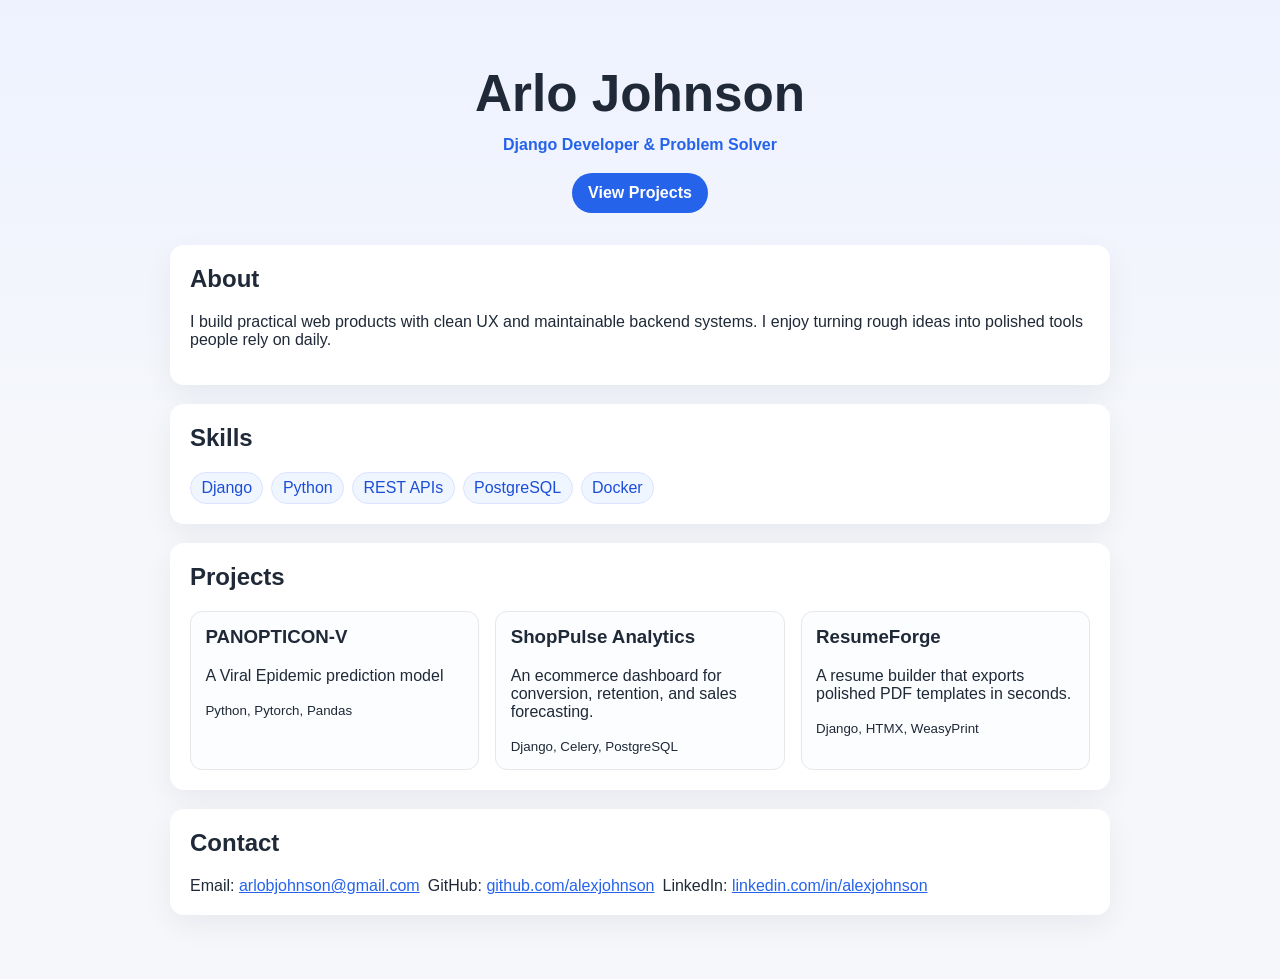
==== index.html @ ef3c85fa "contact-list update" ====
<!DOCTYPE html>
<html lang="en">
<head>
  <meta charset="UTF-8" />
  <meta name="viewport" content="width=device-width, initial-scale=1.0" />
  <title>Alex Johnson | Portfolio</title>
  <meta name="description" content="Portfolio for Alex Johnson, Django developer and problem solver." />
  <link rel="stylesheet" href="assets/style.css" />
</head>
<body>
  <header class="hero">
    <h1>Arlo Johnson</h1>
    <p class="subtitle">Django Developer &amp; Problem Solver</p>
    <a class="cta" href="#projects">View Projects</a>
  </header>

  <main class="container">
    <section>
      <h2>About</h2>
      <p>
        I build practical web products with clean UX and maintainable backend systems.
        I enjoy turning rough ideas into polished tools people rely on daily.
      </p>
    </section>

    <section>
      <h2>Skills</h2>
      <ul class="tag-list">
        <li>Django</li>
        <li>Python</li>
        <li>REST APIs</li>
        <li>PostgreSQL</li>
        <li>Docker</li>
      </ul>
    </section>

    <section id="projects">
      <h2>Projects</h2>
      <div class="project-grid">
        <article class="project-card">
          <h3>PANOPTICON-V</h3>
          <p>A Viral Epidemic prediction model</p>
          <small>Python, Pytorch, Pandas</small>
        </article>
        <article class="project-card">
          <h3>ShopPulse Analytics</h3>
          <p>An ecommerce dashboard for conversion, retention, and sales forecasting.</p>
          <small>Django, Celery, PostgreSQL</small>
        </article>
        <article class="project-card">
          <h3>ResumeForge</h3>
          <p>A resume builder that exports polished PDF templates in seconds.</p>
          <small>Django, HTMX, WeasyPrint</small>
        </article>
      </div>
    </section>

    <section>
      <h2>Contact</h2>
      <ul class="contact-list">
        <li>Email: <a href="mailto:alex@example.com">arlobjohnson@gmail.com</a></li>
        <li>GitHub: <a href="https://github.com/ArloJohnson321">github.com/alexjohnson</a></li>
        <li>LinkedIn: <a href="https://linkedin.com/in/alexjohnson">linkedin.com/in/alexjohnson</a></li>
      </ul>
    </section>
  </main>
</body>
</html>
---- assets/style.css ----
:root {
  --bg: #f5f7fb;
  --card: #fff;
  --text: #1f2937;
  --muted: #6b7280;
  --accent: #2563eb;
}

* { box-sizing: border-box; }

body {
  margin: 0;
  font-family: Inter, Arial, sans-serif;
  color: var(--text);
  background: linear-gradient(180deg, #eef2ff 0%, var(--bg) 45%);
}

.hero {
  text-align: center;
  padding: 4rem 1rem 2rem;
}

.eyebrow {
  margin: 0 0 .4rem;
  color: var(--muted);
}

h1 {
  margin: 0;
  font-size: clamp(2rem, 5vw, 3.2rem);
}

.subtitle {
  margin: .8rem 0 1.2rem;
  color: var(--accent);
  font-weight: 700;
}

.cta {
  display: inline-block;
  padding: .7rem 1rem;
  border-radius: 999px;
  background: var(--accent);
  color: #fff;
  text-decoration: none;
  font-weight: 600;
}

.container {
  width: min(940px, 92vw);
  margin: 0 auto 4rem;
  display: grid;
  gap: 1.2rem;
}

section {
  background: var(--card);
  border-radius: 14px;
  padding: 1.25rem;
  box-shadow: 0 10px 30px rgba(17, 24, 39, .06);
}

h2 { margin-top: 0; }

.tag-list,
.contact-list {
  display: flex;
  flex-wrap: wrap;
  gap: .5rem;
  list-style: none;
  padding: 0;
  margin: 0;
}

.tag-list li {
  border: 1px solid #dbe3ff;
  color: #1d4ed8;
  background: #eff6ff;
  padding: .35rem .65rem;
  border-radius: 999px;
}

.project-grid {
  display: grid;
  grid-template-columns: repeat(auto-fit, minmax(220px, 1fr));
  gap: 1rem;
}

.project-card {
  border: 1px solid #e5e7eb;
  border-radius: 12px;
  background: #fcfdff;
  padding: .9rem;
}

.project-card h3 { margin-top: 0; }

a { color: var(--accent); }
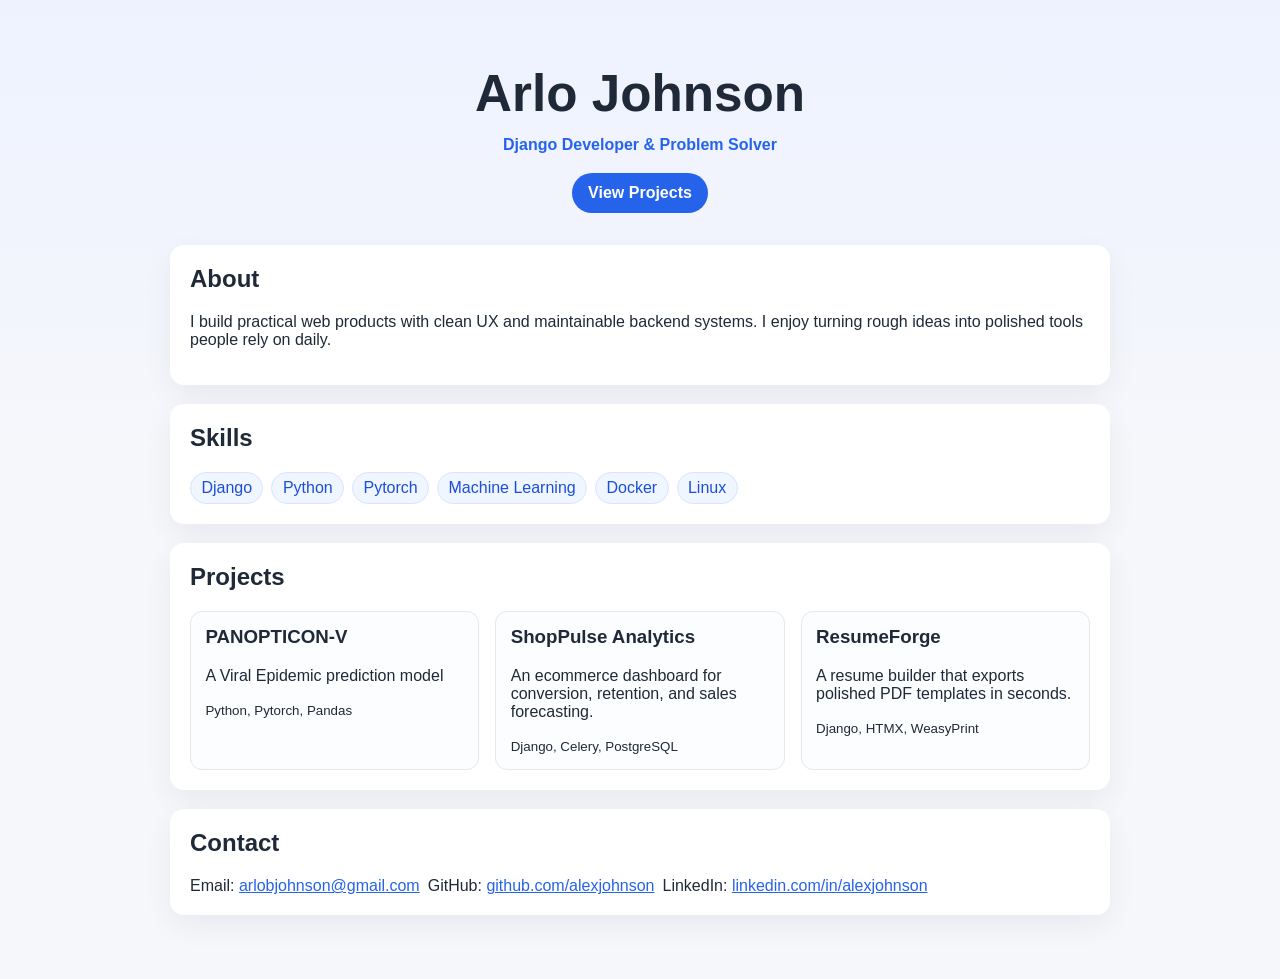
==== commit e3f0dd14: "asdfas" ====
--- a/index.html
+++ b/index.html
@@ -28,9 +28,10 @@
       <ul class="tag-list">
         <li>Django</li>
         <li>Python</li>
-        <li>REST APIs</li>
-        <li>PostgreSQL</li>
+        <li>Pytorch</li>
+        <li>Machine Learning</li>
         <li>Docker</li>
+        <li>Linux</li>
       </ul>
     </section>
 
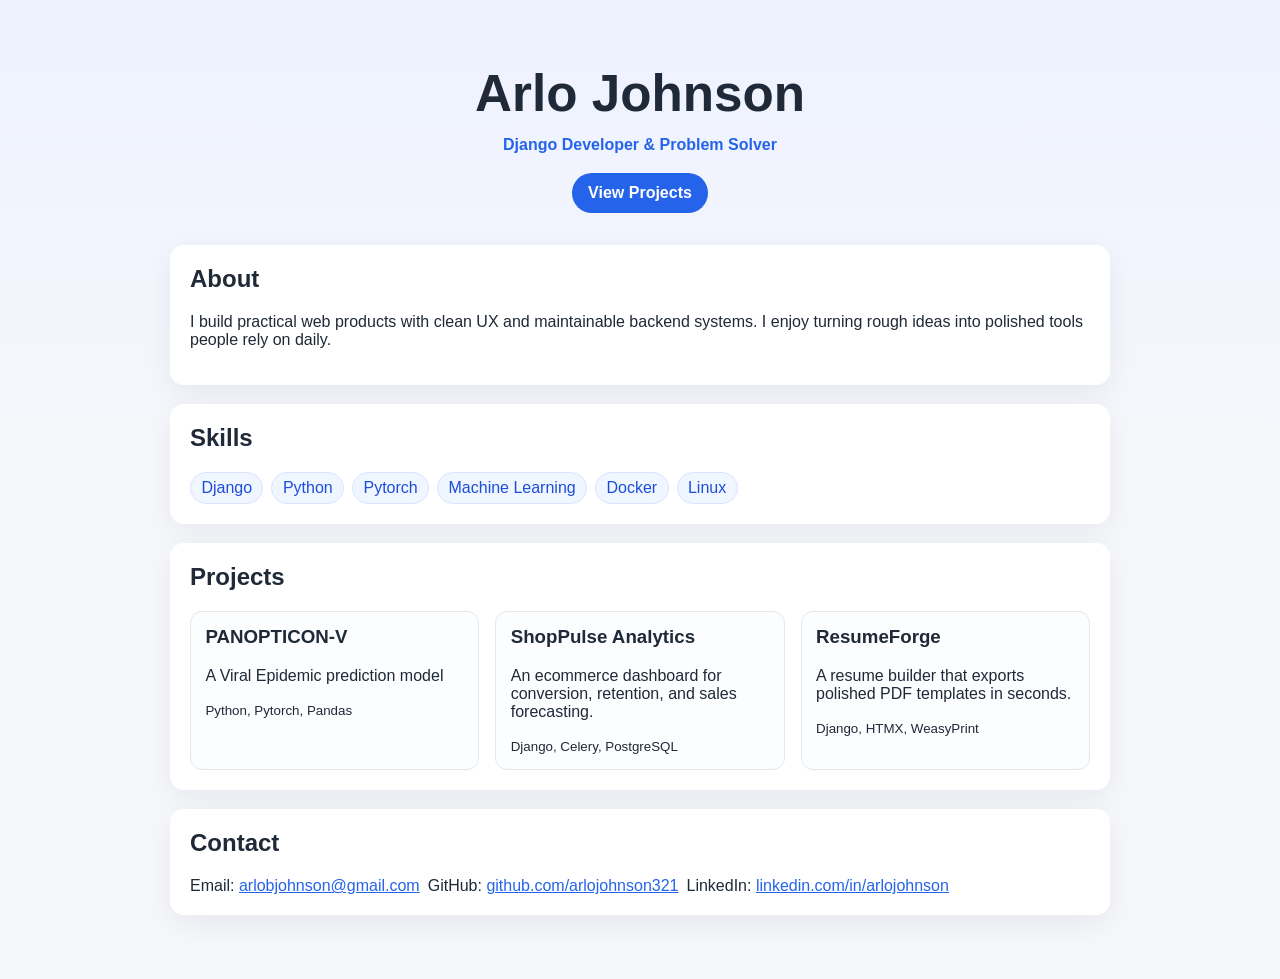
==== commit 430c49d4: "dasf" ====
--- a/index.html
+++ b/index.html
@@ -59,9 +59,9 @@
     <section>
       <h2>Contact</h2>
       <ul class="contact-list">
-        <li>Email: <a href="mailto:alex@example.com">arlobjohnson@gmail.com</a></li>
-        <li>GitHub: <a href="https://github.com/ArloJohnson321">github.com/alexjohnson</a></li>
-        <li>LinkedIn: <a href="https://linkedin.com/in/alexjohnson">linkedin.com/in/alexjohnson</a></li>
+        <li>Email: <a href="mailto:arlobjohnson@gmail.com">arlobjohnson@gmail.com</a></li>
+        <li>GitHub: <a href="https://github.com/ArloJohnson321">github.com/arlojohnson321</a></li>
+        <li>LinkedIn: <a href="https://linkedin.com/in/alexjohnson">linkedin.com/in/arlojohnson</a></li>
       </ul>
     </section>
   </main>
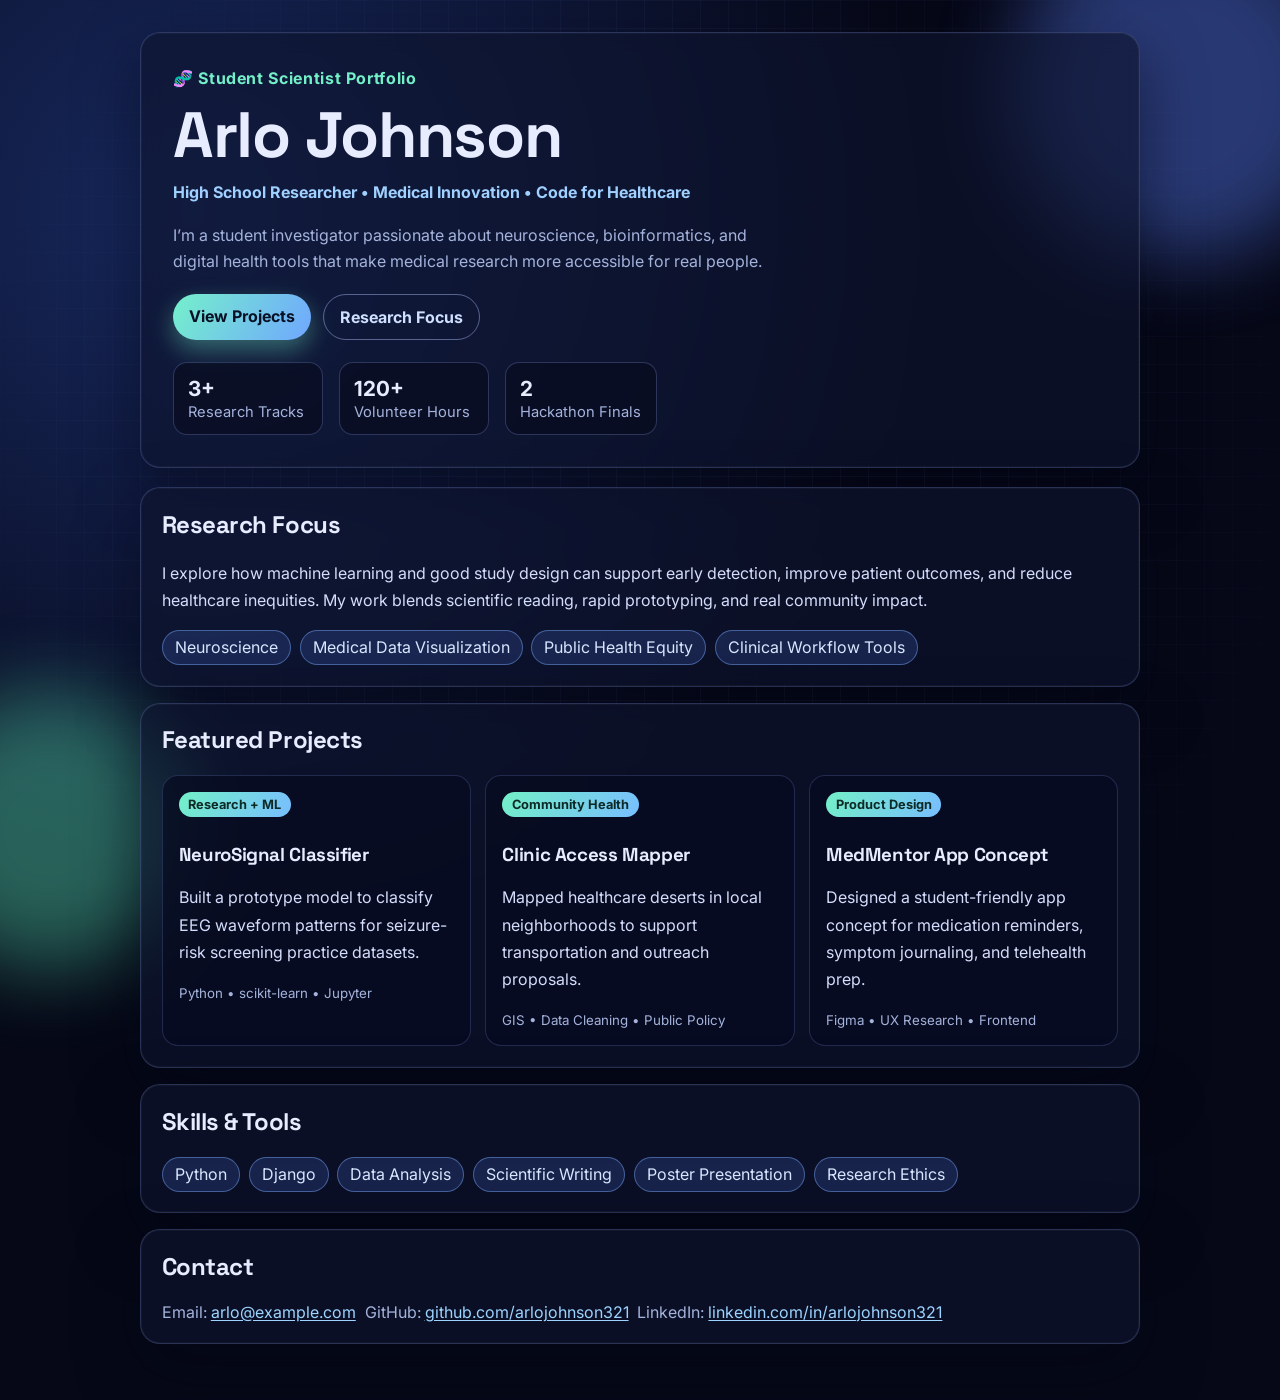
==== commit 1159b453: "Restyle portfolio with student medical research aesthetic" ====
--- a/index.html
+++ b/index.html
@@ -3,65 +3,95 @@
 <head>
   <meta charset="UTF-8" />
   <meta name="viewport" content="width=device-width, initial-scale=1.0" />
-  <title>Alex Johnson | Portfolio</title>
-  <meta name="description" content="Portfolio for Alex Johnson, Django developer and problem solver." />
+  <title>Arlo Johnson | Student Research Portfolio</title>
+  <meta name="description" content="Portfolio of a high school student exploring medical research, data science, and community health." />
+  <link rel="preconnect" href="https://fonts.googleapis.com">
+  <link rel="preconnect" href="https://fonts.gstatic.com" crossorigin>
+  <link href="https://fonts.googleapis.com/css2?family=Inter:wght@400;500;700;800&family=Space+Grotesk:wght@600;700&display=swap" rel="stylesheet">
   <link rel="stylesheet" href="assets/style.css" />
 </head>
 <body>
-  <header class="hero">
+  <div class="bg-orb orb-1"></div>
+  <div class="bg-orb orb-2"></div>
+  <div class="bg-grid"></div>
+
+  <header class="hero glass">
+    <p class="eyebrow">🧬 Student Scientist Portfolio</p>
     <h1>Arlo Johnson</h1>
-    <p class="subtitle">Django Developer &amp; Problem Solver</p>
-    <a class="cta" href="#projects">View Projects</a>
+    <p class="subtitle">High School Researcher • Medical Innovation • Code for Healthcare</p>
+    <p class="hero-copy">
+      I’m a student investigator passionate about neuroscience, bioinformatics, and digital health tools
+      that make medical research more accessible for real people.
+    </p>
+    <div class="hero-actions">
+      <a class="cta" href="#projects">View Projects</a>
+      <a class="ghost" href="#research">Research Focus</a>
+    </div>
+    <ul class="stat-row">
+      <li><strong>3+</strong><span>Research Tracks</span></li>
+      <li><strong>120+</strong><span>Volunteer Hours</span></li>
+      <li><strong>2</strong><span>Hackathon Finals</span></li>
+    </ul>
   </header>
 
   <main class="container">
-    <section>
-      <h2>About</h2>
+    <section id="research" class="glass">
+      <h2>Research Focus</h2>
       <p>
-        I build practical web products with clean UX and maintainable backend systems.
-        I enjoy turning rough ideas into polished tools people rely on daily.
+        I explore how machine learning and good study design can support early detection, improve patient
+        outcomes, and reduce healthcare inequities. My work blends scientific reading, rapid prototyping,
+        and real community impact.
       </p>
-    </section>
-
-    <section>
-      <h2>Skills</h2>
       <ul class="tag-list">
-        <li>Django</li>
-        <li>Python</li>
-        <li>Pytorch</li>
-        <li>Machine Learning</li>
-        <li>Docker</li>
-        <li>Linux</li>
+        <li>Neuroscience</li>
+        <li>Medical Data Visualization</li>
+        <li>Public Health Equity</li>
+        <li>Clinical Workflow Tools</li>
       </ul>
     </section>
 
-    <section id="projects">
-      <h2>Projects</h2>
+    <section id="projects" class="glass">
+      <h2>Featured Projects</h2>
       <div class="project-grid">
         <article class="project-card">
-          <h3>PANOPTICON-V</h3>
-          <p>A Viral Epidemic prediction model</p>
-          <small>Python, Pytorch, Pandas</small>
+          <span class="chip">Research + ML</span>
+          <h3>NeuroSignal Classifier</h3>
+          <p>Built a prototype model to classify EEG waveform patterns for seizure-risk screening practice datasets.</p>
+          <small>Python • scikit-learn • Jupyter</small>
         </article>
         <article class="project-card">
-          <h3>ShopPulse Analytics</h3>
-          <p>An ecommerce dashboard for conversion, retention, and sales forecasting.</p>
-          <small>Django, Celery, PostgreSQL</small>
+          <span class="chip">Community Health</span>
+          <h3>Clinic Access Mapper</h3>
+          <p>Mapped healthcare deserts in local neighborhoods to support transportation and outreach proposals.</p>
+          <small>GIS • Data Cleaning • Public Policy</small>
         </article>
         <article class="project-card">
-          <h3>ResumeForge</h3>
-          <p>A resume builder that exports polished PDF templates in seconds.</p>
-          <small>Django, HTMX, WeasyPrint</small>
+          <span class="chip">Product Design</span>
+          <h3>MedMentor App Concept</h3>
+          <p>Designed a student-friendly app concept for medication reminders, symptom journaling, and telehealth prep.</p>
+          <small>Figma • UX Research • Frontend</small>
         </article>
       </div>
     </section>
 
-    <section>
+    <section class="glass">
+      <h2>Skills & Tools</h2>
+      <ul class="tag-list">
+        <li>Python</li>
+        <li>Django</li>
+        <li>Data Analysis</li>
+        <li>Scientific Writing</li>
+        <li>Poster Presentation</li>
+        <li>Research Ethics</li>
+      </ul>
+    </section>
+
+    <section class="glass">
       <h2>Contact</h2>
       <ul class="contact-list">
-        <li>Email: <a href="mailto:arlobjohnson@gmail.com">arlobjohnson@gmail.com</a></li>
-        <li>GitHub: <a href="https://github.com/ArloJohnson321">github.com/arlojohnson321</a></li>
-        <li>LinkedIn: <a href="https://linkedin.com/in/alexjohnson">linkedin.com/in/arlojohnson</a></li>
+        <li>Email: <a href="mailto:arlo@example.com">arlo@example.com</a></li>
+        <li>GitHub: <a href="https://github.com/arlojohnson321">github.com/arlojohnson321</a></li>
+        <li>LinkedIn: <a href="https://linkedin.com/in/arlojohnson321">linkedin.com/in/arlojohnson321</a></li>
       </ul>
     </section>
   </main>
--- a/assets/style.css
+++ b/assets/style.css
@@ -1,98 +1,232 @@
 :root {
-  --bg: #f5f7fb;
-  --card: #fff;
-  --text: #1f2937;
-  --muted: #6b7280;
-  --accent: #2563eb;
+  --bg: #060817;
+  --panel: rgba(15, 20, 46, 0.65);
+  --text: #e7ecff;
+  --muted: #a4b3dc;
+  --accent: #73f0c8;
+  --accent-2: #70a7ff;
+  --ring: rgba(115, 240, 200, 0.38);
 }
 
 * { box-sizing: border-box; }
 
 body {
   margin: 0;
-  font-family: Inter, Arial, sans-serif;
+  font-family: Inter, system-ui, sans-serif;
   color: var(--text);
-  background: linear-gradient(180deg, #eef2ff 0%, var(--bg) 45%);
+  background: radial-gradient(circle at 15% 15%, #17285d 0%, var(--bg) 45%), var(--bg);
+  min-height: 100vh;
+  overflow-x: hidden;
+}
+
+.bg-grid {
+  position: fixed;
+  inset: 0;
+  pointer-events: none;
+  background-image:
+    linear-gradient(rgba(118, 146, 216, 0.08) 1px, transparent 1px),
+    linear-gradient(90deg, rgba(118, 146, 216, 0.08) 1px, transparent 1px);
+  background-size: 28px 28px;
+  mask-image: radial-gradient(circle at center, black 40%, transparent 92%);
+  z-index: -3;
+}
+
+.bg-orb {
+  position: fixed;
+  border-radius: 999px;
+  filter: blur(40px);
+  opacity: .4;
+  z-index: -2;
+}
+
+.orb-1 {
+  width: 340px;
+  height: 340px;
+  background: #5d83ff;
+  top: -80px;
+  right: -70px;
+}
+
+.orb-2 {
+  width: 280px;
+  height: 280px;
+  background: #59e4b5;
+  bottom: -70px;
+  left: -90px;
+}
+
+.hero,
+.container section {
+  width: min(1000px, 92vw);
+  margin-inline: auto;
 }
 
 .hero {
-  text-align: center;
-  padding: 4rem 1rem 2rem;
+  margin-top: 2rem;
+  padding: 2rem;
+}
+
+.glass {
+  background: var(--panel);
+  border: 1px solid rgba(149, 173, 255, 0.22);
+  border-radius: 20px;
+  box-shadow: 0 24px 60px rgba(4, 6, 20, 0.5), inset 0 0 0 1px rgba(255, 255, 255, 0.03);
+  backdrop-filter: blur(10px);
 }
 
 .eyebrow {
-  margin: 0 0 .4rem;
+  display: inline-block;
+  margin: 0;
+  color: var(--accent);
+  font-weight: 700;
+  letter-spacing: .04em;
+}
+
+h1,
+h2,
+h3 {
+  font-family: "Space Grotesk", Inter, sans-serif;
+  letter-spacing: -0.02em;
+}
+
+h1 {
+  margin: .6rem 0;
+  font-size: clamp(2.2rem, 6vw, 4rem);
+  line-height: 1.05;
+}
+
+.subtitle {
+  margin: 0;
+  color: #9fd0ff;
+  font-weight: 700;
+}
+
+.hero-copy {
   color: var(--muted);
-}
-
-h1 {
-  margin: 0;
-  font-size: clamp(2rem, 5vw, 3.2rem);
-}
-
-.subtitle {
-  margin: .8rem 0 1.2rem;
-  color: var(--accent);
-  font-weight: 700;
+  max-width: 62ch;
+  margin-top: 1rem;
+  line-height: 1.65;
+}
+
+.hero-actions {
+  margin-top: 1.2rem;
+  display: flex;
+  gap: .75rem;
+  flex-wrap: wrap;
+}
+
+.cta,
+.ghost {
+  text-decoration: none;
+  font-weight: 700;
+  padding: .75rem 1rem;
+  border-radius: 999px;
+  transition: transform .15s ease, box-shadow .15s ease;
 }
 
 .cta {
-  display: inline-block;
-  padding: .7rem 1rem;
-  border-radius: 999px;
-  background: var(--accent);
-  color: #fff;
-  text-decoration: none;
-  font-weight: 600;
+  background: linear-gradient(120deg, #75f0cb, #70a7ff);
+  color: #071025;
+  box-shadow: 0 10px 24px var(--ring);
+}
+
+.ghost {
+  color: #cfe0ff;
+  border: 1px solid rgba(182, 199, 255, 0.44);
+}
+
+.cta:hover,
+.ghost:hover {
+  transform: translateY(-2px);
+}
+
+.stat-row {
+  display: flex;
+  gap: 1rem;
+  padding: 0;
+  margin: 1.4rem 0 0;
+  list-style: none;
+  flex-wrap: wrap;
+}
+
+.stat-row li {
+  min-width: 150px;
+  background: rgba(8, 12, 30, 0.65);
+  border: 1px solid rgba(138, 162, 241, 0.27);
+  border-radius: 14px;
+  padding: .8rem .9rem;
+}
+
+.stat-row strong {
+  display: block;
+  font-size: 1.3rem;
+}
+
+.stat-row span {
+  color: var(--muted);
+  font-size: .92rem;
 }
 
 .container {
-  width: min(940px, 92vw);
-  margin: 0 auto 4rem;
+  margin: 1.2rem auto 3.5rem;
   display: grid;
-  gap: 1.2rem;
-}
-
-section {
-  background: var(--card);
-  border-radius: 14px;
-  padding: 1.25rem;
-  box-shadow: 0 10px 30px rgba(17, 24, 39, .06);
+  gap: 1rem;
+}
+
+.container section {
+  padding: 1.3rem;
 }
 
 h2 { margin-top: 0; }
+
+p { line-height: 1.7; color: #d4ddfb; }
 
 .tag-list,
 .contact-list {
+  list-style: none;
+  padding: 0;
+  margin: 0;
   display: flex;
   flex-wrap: wrap;
-  gap: .5rem;
-  list-style: none;
-  padding: 0;
-  margin: 0;
+  gap: .55rem;
 }
 
 .tag-list li {
-  border: 1px solid #dbe3ff;
-  color: #1d4ed8;
-  background: #eff6ff;
-  padding: .35rem .65rem;
-  border-radius: 999px;
+  border: 1px solid rgba(124, 172, 255, 0.45);
+  background: rgba(77, 115, 220, 0.2);
+  color: #d8e7ff;
+  border-radius: 999px;
+  padding: .4rem .75rem;
 }
 
 .project-grid {
   display: grid;
-  grid-template-columns: repeat(auto-fit, minmax(220px, 1fr));
-  gap: 1rem;
+  grid-template-columns: repeat(auto-fit, minmax(240px, 1fr));
+  gap: .9rem;
 }
 
 .project-card {
-  border: 1px solid #e5e7eb;
-  border-radius: 12px;
-  background: #fcfdff;
-  padding: .9rem;
-}
-
-.project-card h3 { margin-top: 0; }
-
-a { color: var(--accent); }
+  background: rgba(7, 12, 32, 0.72);
+  border: 1px solid rgba(130, 157, 234, 0.22);
+  border-radius: 16px;
+  padding: 1rem;
+}
+
+.chip {
+  display: inline-block;
+  margin-bottom: .45rem;
+  font-size: .8rem;
+  color: #0d2a26;
+  font-weight: 700;
+  border-radius: 999px;
+  padding: .3rem .6rem;
+  background: linear-gradient(120deg, #73f0c8, #78beff);
+}
+
+.project-card small,
+.contact-list { color: var(--muted); }
+
+a {
+  color: #9dd4ff;
+  text-underline-offset: 2px;
+}
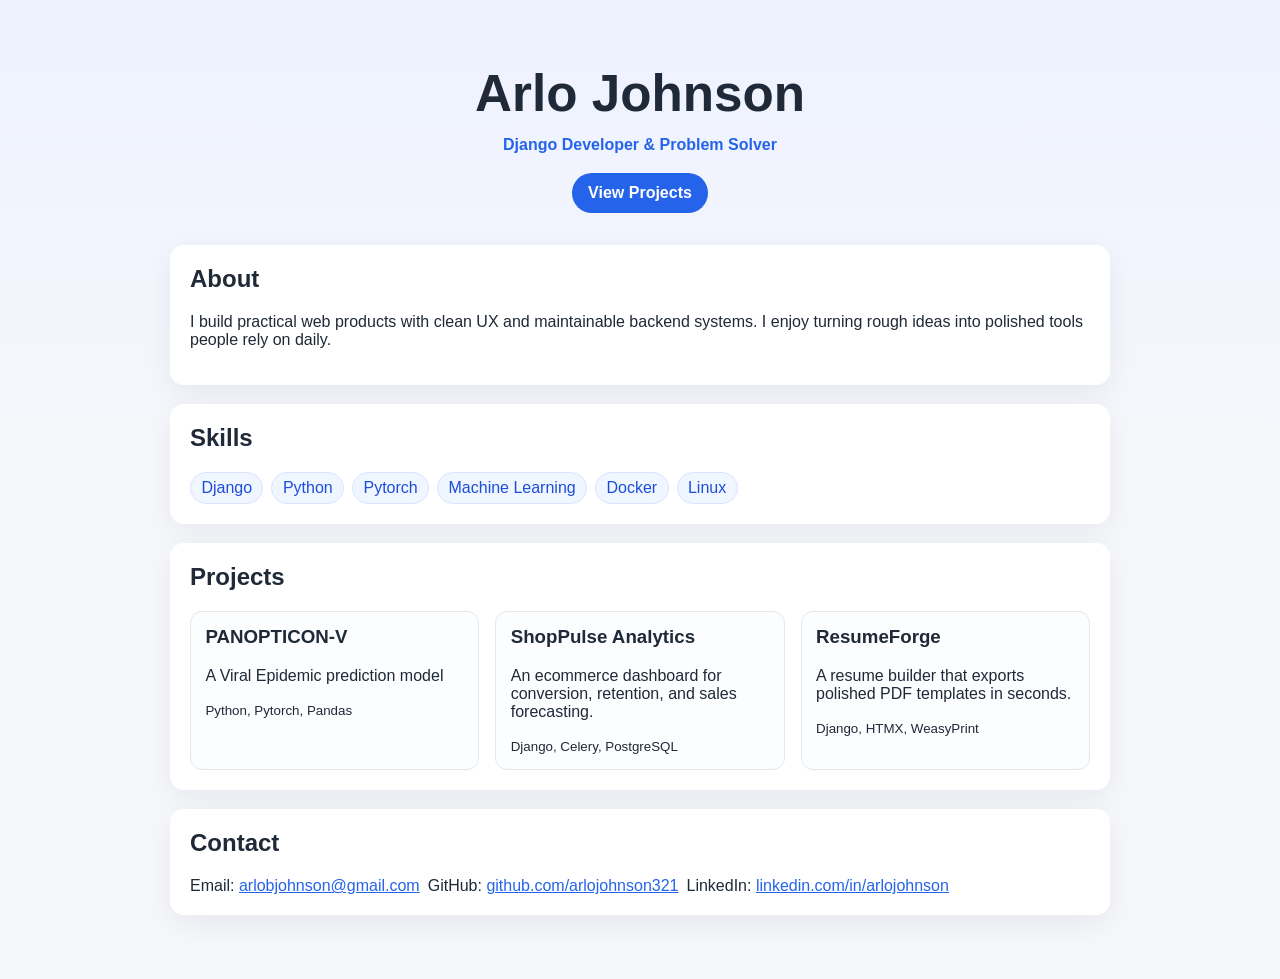
==== commit 80e56f1e: "Merge branch 'main' into codex/create-portfolio-with-django-f6jhat" ====
--- a/index.html
+++ b/index.html
@@ -3,95 +3,65 @@
 <head>
   <meta charset="UTF-8" />
   <meta name="viewport" content="width=device-width, initial-scale=1.0" />
-  <title>Arlo Johnson | Student Research Portfolio</title>
-  <meta name="description" content="Portfolio of a high school student exploring medical research, data science, and community health." />
-  <link rel="preconnect" href="https://fonts.googleapis.com">
-  <link rel="preconnect" href="https://fonts.gstatic.com" crossorigin>
-  <link href="https://fonts.googleapis.com/css2?family=Inter:wght@400;500;700;800&family=Space+Grotesk:wght@600;700&display=swap" rel="stylesheet">
+  <title>Arlo Johnson | Portfolio</title>
+  <meta name="description" content="Portfolio for Alex Johnson, Django developer and problem solver." />
   <link rel="stylesheet" href="assets/style.css" />
 </head>
 <body>
-  <div class="bg-orb orb-1"></div>
-  <div class="bg-orb orb-2"></div>
-  <div class="bg-grid"></div>
-
-  <header class="hero glass">
-    <p class="eyebrow">🧬 Student Scientist Portfolio</p>
+  <header class="hero">
     <h1>Arlo Johnson</h1>
-    <p class="subtitle">High School Researcher • Medical Innovation • Code for Healthcare</p>
-    <p class="hero-copy">
-      I’m a student investigator passionate about neuroscience, bioinformatics, and digital health tools
-      that make medical research more accessible for real people.
-    </p>
-    <div class="hero-actions">
-      <a class="cta" href="#projects">View Projects</a>
-      <a class="ghost" href="#research">Research Focus</a>
-    </div>
-    <ul class="stat-row">
-      <li><strong>3+</strong><span>Research Tracks</span></li>
-      <li><strong>120+</strong><span>Volunteer Hours</span></li>
-      <li><strong>2</strong><span>Hackathon Finals</span></li>
-    </ul>
+    <p class="subtitle">Django Developer &amp; Problem Solver</p>
+    <a class="cta" href="#projects">View Projects</a>
   </header>
 
   <main class="container">
-    <section id="research" class="glass">
-      <h2>Research Focus</h2>
+    <section>
+      <h2>About</h2>
       <p>
-        I explore how machine learning and good study design can support early detection, improve patient
-        outcomes, and reduce healthcare inequities. My work blends scientific reading, rapid prototyping,
-        and real community impact.
+        I build practical web products with clean UX and maintainable backend systems.
+        I enjoy turning rough ideas into polished tools people rely on daily.
       </p>
+    </section>
+
+    <section>
+      <h2>Skills</h2>
       <ul class="tag-list">
-        <li>Neuroscience</li>
-        <li>Medical Data Visualization</li>
-        <li>Public Health Equity</li>
-        <li>Clinical Workflow Tools</li>
+        <li>Django</li>
+        <li>Python</li>
+        <li>Pytorch</li>
+        <li>Machine Learning</li>
+        <li>Docker</li>
+        <li>Linux</li>
       </ul>
     </section>
 
-    <section id="projects" class="glass">
-      <h2>Featured Projects</h2>
+    <section id="projects">
+      <h2>Projects</h2>
       <div class="project-grid">
         <article class="project-card">
-          <span class="chip">Research + ML</span>
-          <h3>NeuroSignal Classifier</h3>
-          <p>Built a prototype model to classify EEG waveform patterns for seizure-risk screening practice datasets.</p>
-          <small>Python • scikit-learn • Jupyter</small>
+          <h3>PANOPTICON-V</h3>
+          <p>A Viral Epidemic prediction model</p>
+          <small>Python, Pytorch, Pandas</small>
         </article>
         <article class="project-card">
-          <span class="chip">Community Health</span>
-          <h3>Clinic Access Mapper</h3>
-          <p>Mapped healthcare deserts in local neighborhoods to support transportation and outreach proposals.</p>
-          <small>GIS • Data Cleaning • Public Policy</small>
+          <h3>ShopPulse Analytics</h3>
+          <p>An ecommerce dashboard for conversion, retention, and sales forecasting.</p>
+          <small>Django, Celery, PostgreSQL</small>
         </article>
         <article class="project-card">
-          <span class="chip">Product Design</span>
-          <h3>MedMentor App Concept</h3>
-          <p>Designed a student-friendly app concept for medication reminders, symptom journaling, and telehealth prep.</p>
-          <small>Figma • UX Research • Frontend</small>
+          <h3>ResumeForge</h3>
+          <p>A resume builder that exports polished PDF templates in seconds.</p>
+          <small>Django, HTMX, WeasyPrint</small>
         </article>
       </div>
     </section>
 
-    <section class="glass">
-      <h2>Skills & Tools</h2>
-      <ul class="tag-list">
-        <li>Python</li>
-        <li>Django</li>
-        <li>Data Analysis</li>
-        <li>Scientific Writing</li>
-        <li>Poster Presentation</li>
-        <li>Research Ethics</li>
-      </ul>
-    </section>
-
-    <section class="glass">
+    <section>
       <h2>Contact</h2>
       <ul class="contact-list">
-        <li>Email: <a href="mailto:arlo@example.com">arlo@example.com</a></li>
-        <li>GitHub: <a href="https://github.com/arlojohnson321">github.com/arlojohnson321</a></li>
-        <li>LinkedIn: <a href="https://linkedin.com/in/arlojohnson321">linkedin.com/in/arlojohnson321</a></li>
+        <li>Email: <a href="mailto:arlobjohnson@gmail.com">arlobjohnson@gmail.com</a></li>
+        <li>GitHub: <a href="https://github.com/ArloJohnson321">github.com/arlojohnson321</a></li>
+        <li>LinkedIn: <a href="https://linkedin.com/in/alexjohnson">linkedin.com/in/arlojohnson</a></li>
       </ul>
     </section>
   </main>
--- a/assets/style.css
+++ b/assets/style.css
@@ -1,232 +1,98 @@
 :root {
-  --bg: #060817;
-  --panel: rgba(15, 20, 46, 0.65);
-  --text: #e7ecff;
-  --muted: #a4b3dc;
-  --accent: #73f0c8;
-  --accent-2: #70a7ff;
-  --ring: rgba(115, 240, 200, 0.38);
+  --bg: #f5f7fb;
+  --card: #fff;
+  --text: #1f2937;
+  --muted: #6b7280;
+  --accent: #2563eb;
 }
 
 * { box-sizing: border-box; }
 
 body {
   margin: 0;
-  font-family: Inter, system-ui, sans-serif;
+  font-family: Inter, Arial, sans-serif;
   color: var(--text);
-  background: radial-gradient(circle at 15% 15%, #17285d 0%, var(--bg) 45%), var(--bg);
-  min-height: 100vh;
-  overflow-x: hidden;
-}
-
-.bg-grid {
-  position: fixed;
-  inset: 0;
-  pointer-events: none;
-  background-image:
-    linear-gradient(rgba(118, 146, 216, 0.08) 1px, transparent 1px),
-    linear-gradient(90deg, rgba(118, 146, 216, 0.08) 1px, transparent 1px);
-  background-size: 28px 28px;
-  mask-image: radial-gradient(circle at center, black 40%, transparent 92%);
-  z-index: -3;
-}
-
-.bg-orb {
-  position: fixed;
-  border-radius: 999px;
-  filter: blur(40px);
-  opacity: .4;
-  z-index: -2;
-}
-
-.orb-1 {
-  width: 340px;
-  height: 340px;
-  background: #5d83ff;
-  top: -80px;
-  right: -70px;
-}
-
-.orb-2 {
-  width: 280px;
-  height: 280px;
-  background: #59e4b5;
-  bottom: -70px;
-  left: -90px;
-}
-
-.hero,
-.container section {
-  width: min(1000px, 92vw);
-  margin-inline: auto;
+  background: linear-gradient(180deg, #eef2ff 0%, var(--bg) 45%);
 }
 
 .hero {
-  margin-top: 2rem;
-  padding: 2rem;
-}
-
-.glass {
-  background: var(--panel);
-  border: 1px solid rgba(149, 173, 255, 0.22);
-  border-radius: 20px;
-  box-shadow: 0 24px 60px rgba(4, 6, 20, 0.5), inset 0 0 0 1px rgba(255, 255, 255, 0.03);
-  backdrop-filter: blur(10px);
+  text-align: center;
+  padding: 4rem 1rem 2rem;
 }
 
 .eyebrow {
-  display: inline-block;
-  margin: 0;
-  color: var(--accent);
-  font-weight: 700;
-  letter-spacing: .04em;
-}
-
-h1,
-h2,
-h3 {
-  font-family: "Space Grotesk", Inter, sans-serif;
-  letter-spacing: -0.02em;
+  margin: 0 0 .4rem;
+  color: var(--muted);
 }
 
 h1 {
-  margin: .6rem 0;
-  font-size: clamp(2.2rem, 6vw, 4rem);
-  line-height: 1.05;
+  margin: 0;
+  font-size: clamp(2rem, 5vw, 3.2rem);
 }
 
 .subtitle {
-  margin: 0;
-  color: #9fd0ff;
+  margin: .8rem 0 1.2rem;
+  color: var(--accent);
   font-weight: 700;
 }
 
-.hero-copy {
-  color: var(--muted);
-  max-width: 62ch;
-  margin-top: 1rem;
-  line-height: 1.65;
-}
-
-.hero-actions {
-  margin-top: 1.2rem;
-  display: flex;
-  gap: .75rem;
-  flex-wrap: wrap;
-}
-
-.cta,
-.ghost {
+.cta {
+  display: inline-block;
+  padding: .7rem 1rem;
+  border-radius: 999px;
+  background: var(--accent);
+  color: #fff;
   text-decoration: none;
-  font-weight: 700;
-  padding: .75rem 1rem;
-  border-radius: 999px;
-  transition: transform .15s ease, box-shadow .15s ease;
-}
-
-.cta {
-  background: linear-gradient(120deg, #75f0cb, #70a7ff);
-  color: #071025;
-  box-shadow: 0 10px 24px var(--ring);
-}
-
-.ghost {
-  color: #cfe0ff;
-  border: 1px solid rgba(182, 199, 255, 0.44);
-}
-
-.cta:hover,
-.ghost:hover {
-  transform: translateY(-2px);
-}
-
-.stat-row {
-  display: flex;
-  gap: 1rem;
-  padding: 0;
-  margin: 1.4rem 0 0;
-  list-style: none;
-  flex-wrap: wrap;
-}
-
-.stat-row li {
-  min-width: 150px;
-  background: rgba(8, 12, 30, 0.65);
-  border: 1px solid rgba(138, 162, 241, 0.27);
-  border-radius: 14px;
-  padding: .8rem .9rem;
-}
-
-.stat-row strong {
-  display: block;
-  font-size: 1.3rem;
-}
-
-.stat-row span {
-  color: var(--muted);
-  font-size: .92rem;
+  font-weight: 600;
 }
 
 .container {
-  margin: 1.2rem auto 3.5rem;
+  width: min(940px, 92vw);
+  margin: 0 auto 4rem;
   display: grid;
-  gap: 1rem;
+  gap: 1.2rem;
 }
 
-.container section {
-  padding: 1.3rem;
+section {
+  background: var(--card);
+  border-radius: 14px;
+  padding: 1.25rem;
+  box-shadow: 0 10px 30px rgba(17, 24, 39, .06);
 }
 
 h2 { margin-top: 0; }
 
-p { line-height: 1.7; color: #d4ddfb; }
-
 .tag-list,
 .contact-list {
+  display: flex;
+  flex-wrap: wrap;
+  gap: .5rem;
   list-style: none;
   padding: 0;
   margin: 0;
-  display: flex;
-  flex-wrap: wrap;
-  gap: .55rem;
 }
 
 .tag-list li {
-  border: 1px solid rgba(124, 172, 255, 0.45);
-  background: rgba(77, 115, 220, 0.2);
-  color: #d8e7ff;
+  border: 1px solid #dbe3ff;
+  color: #1d4ed8;
+  background: #eff6ff;
+  padding: .35rem .65rem;
   border-radius: 999px;
-  padding: .4rem .75rem;
 }
 
 .project-grid {
   display: grid;
-  grid-template-columns: repeat(auto-fit, minmax(240px, 1fr));
-  gap: .9rem;
+  grid-template-columns: repeat(auto-fit, minmax(220px, 1fr));
+  gap: 1rem;
 }
 
 .project-card {
-  background: rgba(7, 12, 32, 0.72);
-  border: 1px solid rgba(130, 157, 234, 0.22);
-  border-radius: 16px;
-  padding: 1rem;
+  border: 1px solid #e5e7eb;
+  border-radius: 12px;
+  background: #fcfdff;
+  padding: .9rem;
 }
 
-.chip {
-  display: inline-block;
-  margin-bottom: .45rem;
-  font-size: .8rem;
-  color: #0d2a26;
-  font-weight: 700;
-  border-radius: 999px;
-  padding: .3rem .6rem;
-  background: linear-gradient(120deg, #73f0c8, #78beff);
-}
+.project-card h3 { margin-top: 0; }
 
-.project-card small,
-.contact-list { color: var(--muted); }
-
-a {
-  color: #9dd4ff;
-  text-underline-offset: 2px;
-}
+a { color: var(--accent); }
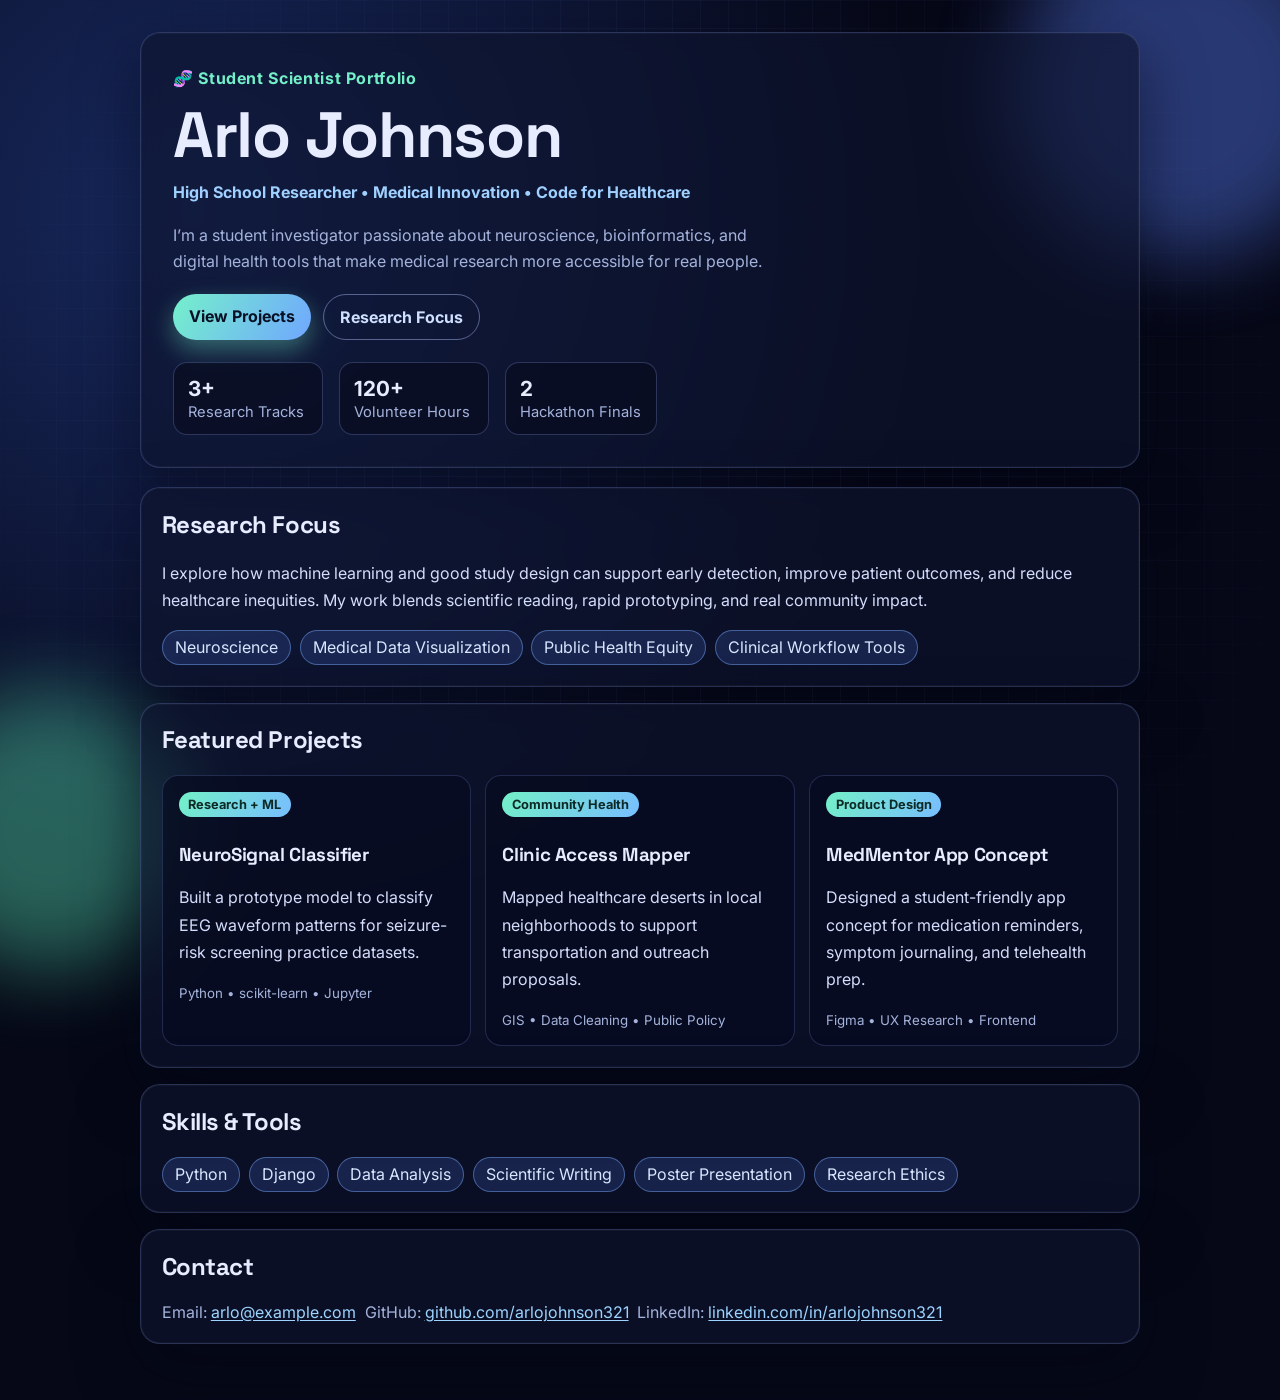
==== commit 26b9f140: "Add GitHub Pages verification checklist to README" ====
--- a/index.html
+++ b/index.html
@@ -3,65 +3,95 @@
 <head>
   <meta charset="UTF-8" />
   <meta name="viewport" content="width=device-width, initial-scale=1.0" />
-  <title>Arlo Johnson | Portfolio</title>
-  <meta name="description" content="Portfolio for Alex Johnson, Django developer and problem solver." />
+  <title>Arlo Johnson | Student Research Portfolio</title>
+  <meta name="description" content="Portfolio of a high school student exploring medical research, data science, and community health." />
+  <link rel="preconnect" href="https://fonts.googleapis.com">
+  <link rel="preconnect" href="https://fonts.gstatic.com" crossorigin>
+  <link href="https://fonts.googleapis.com/css2?family=Inter:wght@400;500;700;800&family=Space+Grotesk:wght@600;700&display=swap" rel="stylesheet">
   <link rel="stylesheet" href="assets/style.css" />
 </head>
 <body>
-  <header class="hero">
+  <div class="bg-orb orb-1"></div>
+  <div class="bg-orb orb-2"></div>
+  <div class="bg-grid"></div>
+
+  <header class="hero glass">
+    <p class="eyebrow">🧬 Student Scientist Portfolio</p>
     <h1>Arlo Johnson</h1>
-    <p class="subtitle">Django Developer &amp; Problem Solver</p>
-    <a class="cta" href="#projects">View Projects</a>
+    <p class="subtitle">High School Researcher • Medical Innovation • Code for Healthcare</p>
+    <p class="hero-copy">
+      I’m a student investigator passionate about neuroscience, bioinformatics, and digital health tools
+      that make medical research more accessible for real people.
+    </p>
+    <div class="hero-actions">
+      <a class="cta" href="#projects">View Projects</a>
+      <a class="ghost" href="#research">Research Focus</a>
+    </div>
+    <ul class="stat-row">
+      <li><strong>3+</strong><span>Research Tracks</span></li>
+      <li><strong>120+</strong><span>Volunteer Hours</span></li>
+      <li><strong>2</strong><span>Hackathon Finals</span></li>
+    </ul>
   </header>
 
   <main class="container">
-    <section>
-      <h2>About</h2>
+    <section id="research" class="glass">
+      <h2>Research Focus</h2>
       <p>
-        I build practical web products with clean UX and maintainable backend systems.
-        I enjoy turning rough ideas into polished tools people rely on daily.
+        I explore how machine learning and good study design can support early detection, improve patient
+        outcomes, and reduce healthcare inequities. My work blends scientific reading, rapid prototyping,
+        and real community impact.
       </p>
-    </section>
-
-    <section>
-      <h2>Skills</h2>
       <ul class="tag-list">
-        <li>Django</li>
-        <li>Python</li>
-        <li>Pytorch</li>
-        <li>Machine Learning</li>
-        <li>Docker</li>
-        <li>Linux</li>
+        <li>Neuroscience</li>
+        <li>Medical Data Visualization</li>
+        <li>Public Health Equity</li>
+        <li>Clinical Workflow Tools</li>
       </ul>
     </section>
 
-    <section id="projects">
-      <h2>Projects</h2>
+    <section id="projects" class="glass">
+      <h2>Featured Projects</h2>
       <div class="project-grid">
         <article class="project-card">
-          <h3>PANOPTICON-V</h3>
-          <p>A Viral Epidemic prediction model</p>
-          <small>Python, Pytorch, Pandas</small>
+          <span class="chip">Research + ML</span>
+          <h3>NeuroSignal Classifier</h3>
+          <p>Built a prototype model to classify EEG waveform patterns for seizure-risk screening practice datasets.</p>
+          <small>Python • scikit-learn • Jupyter</small>
         </article>
         <article class="project-card">
-          <h3>ShopPulse Analytics</h3>
-          <p>An ecommerce dashboard for conversion, retention, and sales forecasting.</p>
-          <small>Django, Celery, PostgreSQL</small>
+          <span class="chip">Community Health</span>
+          <h3>Clinic Access Mapper</h3>
+          <p>Mapped healthcare deserts in local neighborhoods to support transportation and outreach proposals.</p>
+          <small>GIS • Data Cleaning • Public Policy</small>
         </article>
         <article class="project-card">
-          <h3>ResumeForge</h3>
-          <p>A resume builder that exports polished PDF templates in seconds.</p>
-          <small>Django, HTMX, WeasyPrint</small>
+          <span class="chip">Product Design</span>
+          <h3>MedMentor App Concept</h3>
+          <p>Designed a student-friendly app concept for medication reminders, symptom journaling, and telehealth prep.</p>
+          <small>Figma • UX Research • Frontend</small>
         </article>
       </div>
     </section>
 
-    <section>
+    <section class="glass">
+      <h2>Skills & Tools</h2>
+      <ul class="tag-list">
+        <li>Python</li>
+        <li>Django</li>
+        <li>Data Analysis</li>
+        <li>Scientific Writing</li>
+        <li>Poster Presentation</li>
+        <li>Research Ethics</li>
+      </ul>
+    </section>
+
+    <section class="glass">
       <h2>Contact</h2>
       <ul class="contact-list">
-        <li>Email: <a href="mailto:arlobjohnson@gmail.com">arlobjohnson@gmail.com</a></li>
-        <li>GitHub: <a href="https://github.com/ArloJohnson321">github.com/arlojohnson321</a></li>
-        <li>LinkedIn: <a href="https://linkedin.com/in/alexjohnson">linkedin.com/in/arlojohnson</a></li>
+        <li>Email: <a href="mailto:arlo@example.com">arlo@example.com</a></li>
+        <li>GitHub: <a href="https://github.com/arlojohnson321">github.com/arlojohnson321</a></li>
+        <li>LinkedIn: <a href="https://linkedin.com/in/arlojohnson321">linkedin.com/in/arlojohnson321</a></li>
       </ul>
     </section>
   </main>
--- a/assets/style.css
+++ b/assets/style.css
@@ -1,98 +1,232 @@
 :root {
-  --bg: #f5f7fb;
-  --card: #fff;
-  --text: #1f2937;
-  --muted: #6b7280;
-  --accent: #2563eb;
+  --bg: #060817;
+  --panel: rgba(15, 20, 46, 0.65);
+  --text: #e7ecff;
+  --muted: #a4b3dc;
+  --accent: #73f0c8;
+  --accent-2: #70a7ff;
+  --ring: rgba(115, 240, 200, 0.38);
 }
 
 * { box-sizing: border-box; }
 
 body {
   margin: 0;
-  font-family: Inter, Arial, sans-serif;
+  font-family: Inter, system-ui, sans-serif;
   color: var(--text);
-  background: linear-gradient(180deg, #eef2ff 0%, var(--bg) 45%);
+  background: radial-gradient(circle at 15% 15%, #17285d 0%, var(--bg) 45%), var(--bg);
+  min-height: 100vh;
+  overflow-x: hidden;
+}
+
+.bg-grid {
+  position: fixed;
+  inset: 0;
+  pointer-events: none;
+  background-image:
+    linear-gradient(rgba(118, 146, 216, 0.08) 1px, transparent 1px),
+    linear-gradient(90deg, rgba(118, 146, 216, 0.08) 1px, transparent 1px);
+  background-size: 28px 28px;
+  mask-image: radial-gradient(circle at center, black 40%, transparent 92%);
+  z-index: -3;
+}
+
+.bg-orb {
+  position: fixed;
+  border-radius: 999px;
+  filter: blur(40px);
+  opacity: .4;
+  z-index: -2;
+}
+
+.orb-1 {
+  width: 340px;
+  height: 340px;
+  background: #5d83ff;
+  top: -80px;
+  right: -70px;
+}
+
+.orb-2 {
+  width: 280px;
+  height: 280px;
+  background: #59e4b5;
+  bottom: -70px;
+  left: -90px;
+}
+
+.hero,
+.container section {
+  width: min(1000px, 92vw);
+  margin-inline: auto;
 }
 
 .hero {
-  text-align: center;
-  padding: 4rem 1rem 2rem;
+  margin-top: 2rem;
+  padding: 2rem;
+}
+
+.glass {
+  background: var(--panel);
+  border: 1px solid rgba(149, 173, 255, 0.22);
+  border-radius: 20px;
+  box-shadow: 0 24px 60px rgba(4, 6, 20, 0.5), inset 0 0 0 1px rgba(255, 255, 255, 0.03);
+  backdrop-filter: blur(10px);
 }
 
 .eyebrow {
-  margin: 0 0 .4rem;
+  display: inline-block;
+  margin: 0;
+  color: var(--accent);
+  font-weight: 700;
+  letter-spacing: .04em;
+}
+
+h1,
+h2,
+h3 {
+  font-family: "Space Grotesk", Inter, sans-serif;
+  letter-spacing: -0.02em;
+}
+
+h1 {
+  margin: .6rem 0;
+  font-size: clamp(2.2rem, 6vw, 4rem);
+  line-height: 1.05;
+}
+
+.subtitle {
+  margin: 0;
+  color: #9fd0ff;
+  font-weight: 700;
+}
+
+.hero-copy {
   color: var(--muted);
-}
-
-h1 {
-  margin: 0;
-  font-size: clamp(2rem, 5vw, 3.2rem);
-}
-
-.subtitle {
-  margin: .8rem 0 1.2rem;
-  color: var(--accent);
-  font-weight: 700;
+  max-width: 62ch;
+  margin-top: 1rem;
+  line-height: 1.65;
+}
+
+.hero-actions {
+  margin-top: 1.2rem;
+  display: flex;
+  gap: .75rem;
+  flex-wrap: wrap;
+}
+
+.cta,
+.ghost {
+  text-decoration: none;
+  font-weight: 700;
+  padding: .75rem 1rem;
+  border-radius: 999px;
+  transition: transform .15s ease, box-shadow .15s ease;
 }
 
 .cta {
-  display: inline-block;
-  padding: .7rem 1rem;
-  border-radius: 999px;
-  background: var(--accent);
-  color: #fff;
-  text-decoration: none;
-  font-weight: 600;
+  background: linear-gradient(120deg, #75f0cb, #70a7ff);
+  color: #071025;
+  box-shadow: 0 10px 24px var(--ring);
+}
+
+.ghost {
+  color: #cfe0ff;
+  border: 1px solid rgba(182, 199, 255, 0.44);
+}
+
+.cta:hover,
+.ghost:hover {
+  transform: translateY(-2px);
+}
+
+.stat-row {
+  display: flex;
+  gap: 1rem;
+  padding: 0;
+  margin: 1.4rem 0 0;
+  list-style: none;
+  flex-wrap: wrap;
+}
+
+.stat-row li {
+  min-width: 150px;
+  background: rgba(8, 12, 30, 0.65);
+  border: 1px solid rgba(138, 162, 241, 0.27);
+  border-radius: 14px;
+  padding: .8rem .9rem;
+}
+
+.stat-row strong {
+  display: block;
+  font-size: 1.3rem;
+}
+
+.stat-row span {
+  color: var(--muted);
+  font-size: .92rem;
 }
 
 .container {
-  width: min(940px, 92vw);
-  margin: 0 auto 4rem;
+  margin: 1.2rem auto 3.5rem;
   display: grid;
-  gap: 1.2rem;
-}
-
-section {
-  background: var(--card);
-  border-radius: 14px;
-  padding: 1.25rem;
-  box-shadow: 0 10px 30px rgba(17, 24, 39, .06);
+  gap: 1rem;
+}
+
+.container section {
+  padding: 1.3rem;
 }
 
 h2 { margin-top: 0; }
+
+p { line-height: 1.7; color: #d4ddfb; }
 
 .tag-list,
 .contact-list {
+  list-style: none;
+  padding: 0;
+  margin: 0;
   display: flex;
   flex-wrap: wrap;
-  gap: .5rem;
-  list-style: none;
-  padding: 0;
-  margin: 0;
+  gap: .55rem;
 }
 
 .tag-list li {
-  border: 1px solid #dbe3ff;
-  color: #1d4ed8;
-  background: #eff6ff;
-  padding: .35rem .65rem;
-  border-radius: 999px;
+  border: 1px solid rgba(124, 172, 255, 0.45);
+  background: rgba(77, 115, 220, 0.2);
+  color: #d8e7ff;
+  border-radius: 999px;
+  padding: .4rem .75rem;
 }
 
 .project-grid {
   display: grid;
-  grid-template-columns: repeat(auto-fit, minmax(220px, 1fr));
-  gap: 1rem;
+  grid-template-columns: repeat(auto-fit, minmax(240px, 1fr));
+  gap: .9rem;
 }
 
 .project-card {
-  border: 1px solid #e5e7eb;
-  border-radius: 12px;
-  background: #fcfdff;
-  padding: .9rem;
-}
-
-.project-card h3 { margin-top: 0; }
-
-a { color: var(--accent); }
+  background: rgba(7, 12, 32, 0.72);
+  border: 1px solid rgba(130, 157, 234, 0.22);
+  border-radius: 16px;
+  padding: 1rem;
+}
+
+.chip {
+  display: inline-block;
+  margin-bottom: .45rem;
+  font-size: .8rem;
+  color: #0d2a26;
+  font-weight: 700;
+  border-radius: 999px;
+  padding: .3rem .6rem;
+  background: linear-gradient(120deg, #73f0c8, #78beff);
+}
+
+.project-card small,
+.contact-list { color: var(--muted); }
+
+a {
+  color: #9dd4ff;
+  text-underline-offset: 2px;
+}
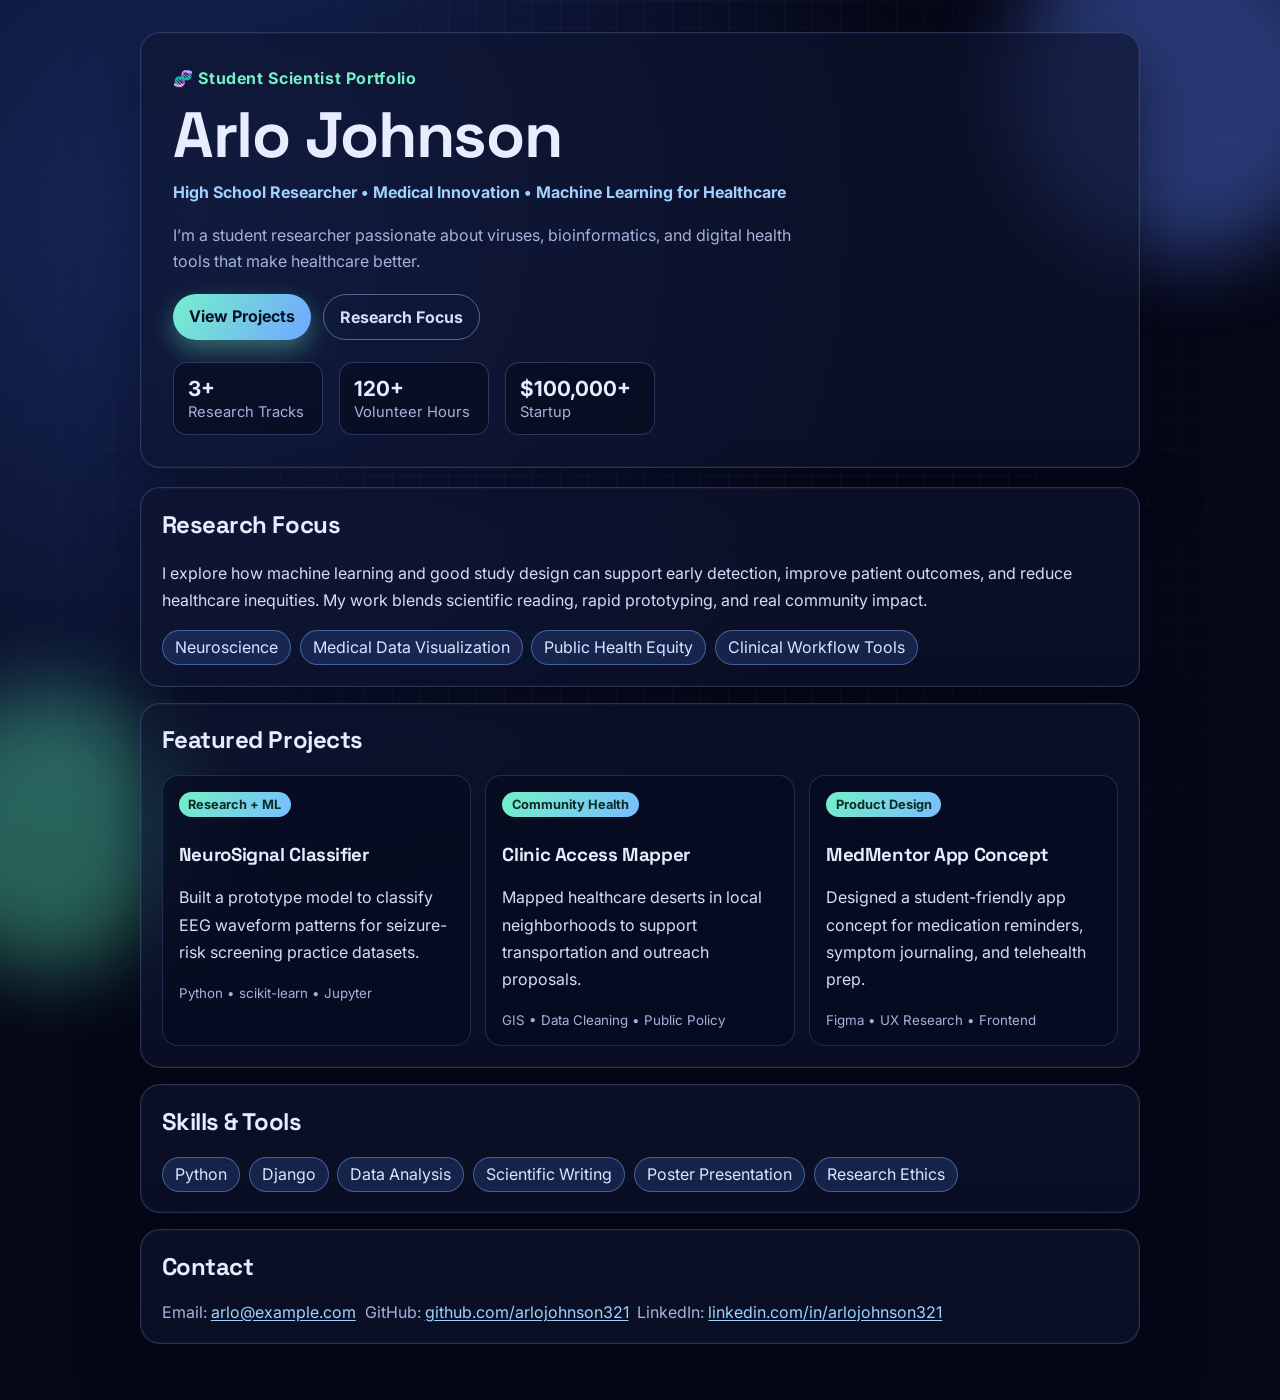
==== commit 5f80d5fc: "Update index.html" ====
--- a/index.html
+++ b/index.html
@@ -18,10 +18,10 @@
   <header class="hero glass">
     <p class="eyebrow">🧬 Student Scientist Portfolio</p>
     <h1>Arlo Johnson</h1>
-    <p class="subtitle">High School Researcher • Medical Innovation • Code for Healthcare</p>
+    <p class="subtitle">High School Researcher • Medical Innovation • Machine Learning for Healthcare</p>
     <p class="hero-copy">
-      I’m a student investigator passionate about neuroscience, bioinformatics, and digital health tools
-      that make medical research more accessible for real people.
+      I’m a student researcher passionate about viruses, bioinformatics, and digital health tools
+      that make healthcare better.
     </p>
     <div class="hero-actions">
       <a class="cta" href="#projects">View Projects</a>
@@ -30,7 +30,7 @@
     <ul class="stat-row">
       <li><strong>3+</strong><span>Research Tracks</span></li>
       <li><strong>120+</strong><span>Volunteer Hours</span></li>
-      <li><strong>2</strong><span>Hackathon Finals</span></li>
+      <li><strong>$100,000+</strong><span>Startup</span></li>
     </ul>
   </header>
 
